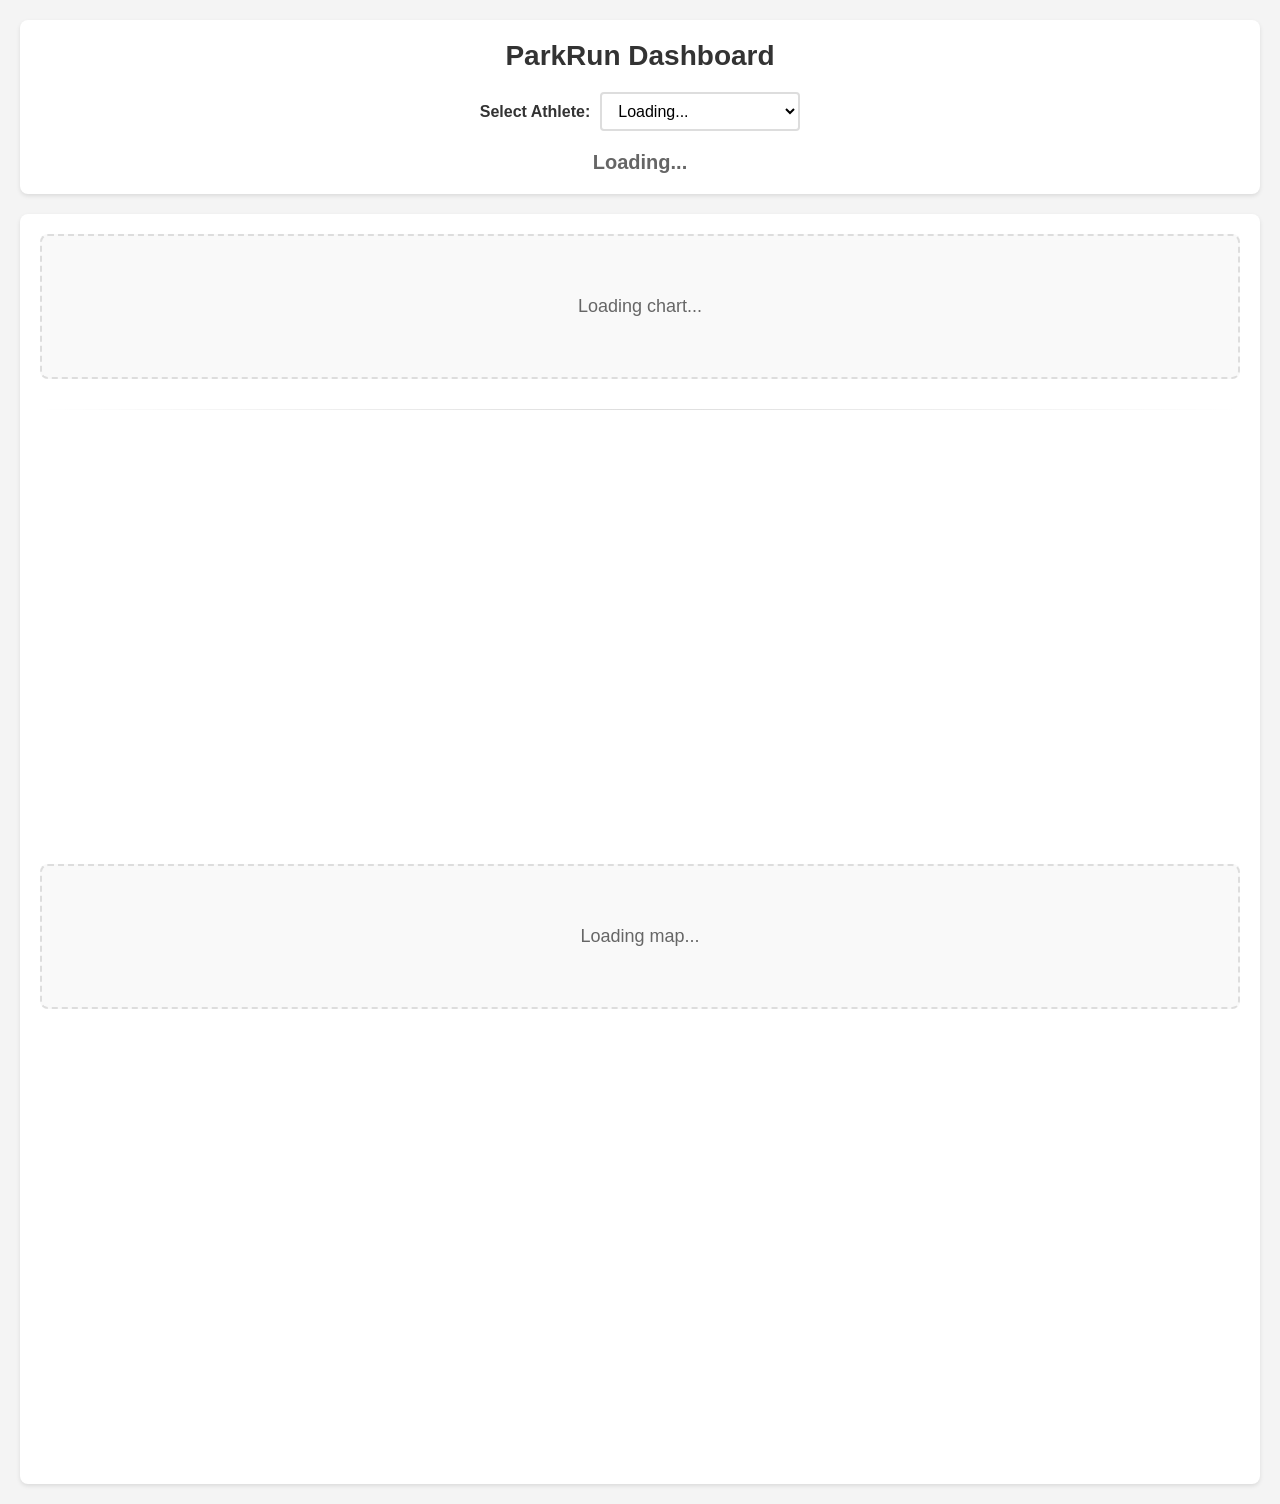
==== index.html @ e177f908 "static: add bare HTML shell (Step 2) Static index.html at project root — no Flask/Jinja2. CSS path u" ====
<!DOCTYPE html>
<html lang="en">
<head>
    <meta charset="UTF-8">
    <meta name="viewport" content="width=device-width, initial-scale=1.0">
    <title>ParkRun Dashboard</title>
    <link rel="stylesheet" href="static/style.css">
</head>
<body>
    <div class="container">
        <header class="dashboard-header">
            <h1>ParkRun Dashboard</h1>

            <div class="athlete-selector">
                <label for="athlete-select">Select Athlete:</label>
                <select id="athlete-select">
                    <option>Loading...</option>
                </select>
            </div>

            <h2 id="athlete-heading">Loading...</h2>
        </header>

        <div class="dashboard-content">
            <div class="chart-container" id="chart-container">
                <div class="no-results">Loading chart...</div>
            </div>

            <div class="map-container" id="map-container">
                <div class="no-results">Loading map...</div>
            </div>
        </div>
    </div>
</body>
</html>
---- static/style.css ----
body {
    font-family: Arial, sans-serif;
    margin: 0;
    padding: 0;
    background-color: #f4f4f4;
}

.container {
    max-width: 1400px;
    margin: 0 auto;
    padding: 20px;
}

h1 {
    color: #333;
}

.dashboard-header {
    background-color: white;
    padding: 20px;
    border-radius: 8px;
    box-shadow: 0 2px 4px rgba(0,0,0,0.1);
    margin-bottom: 20px;
    text-align: center;
}

.dashboard-header h1 {
    margin: 0 0 20px 0;
    font-size: 28px;
}

.dashboard-header h2 {
    margin: 20px 0 0 0;
    font-size: 20px;
    color: #666;
}

.athlete-selector {
    margin: 20px 0;
    display: flex;
    align-items: center;
    justify-content: center;
    gap: 10px;
}

.athlete-selector label {
    font-size: 16px;
    font-weight: bold;
    color: #333;
}

.athlete-selector select {
    padding: 8px 12px;
    font-size: 16px;
    border: 2px solid #ddd;
    border-radius: 4px;
    background-color: white;
    cursor: pointer;
    min-width: 200px;
}

.athlete-selector select:hover {
    border-color: #999;
}

.athlete-selector select:focus {
    outline: none;
    border-color: #4CAF50;
}

.dashboard-content {
    background-color: white;
    padding: 20px;
    border-radius: 8px;
    box-shadow: 0 2px 4px rgba(0,0,0,0.1);
}

.chart-container {
    width: 100%;
    min-height: 600px;
}

.no-results {
    text-align: center;
    padding: 60px 20px;
    font-size: 18px;
    color: #666;
    background-color: #f9f9f9;
    border-radius: 8px;
    border: 2px dashed #ddd;
}

/* Map container styling */
.map-container {
    width: 100%;
    min-height: 600px;
    margin-top: 30px;
}

/* Optional visual separator between chart and map */
.chart-container::after {
    content: '';
    display: block;
    height: 1px;
    background: linear-gradient(to right, transparent, #ddd, transparent);
    margin: 30px 0;
}
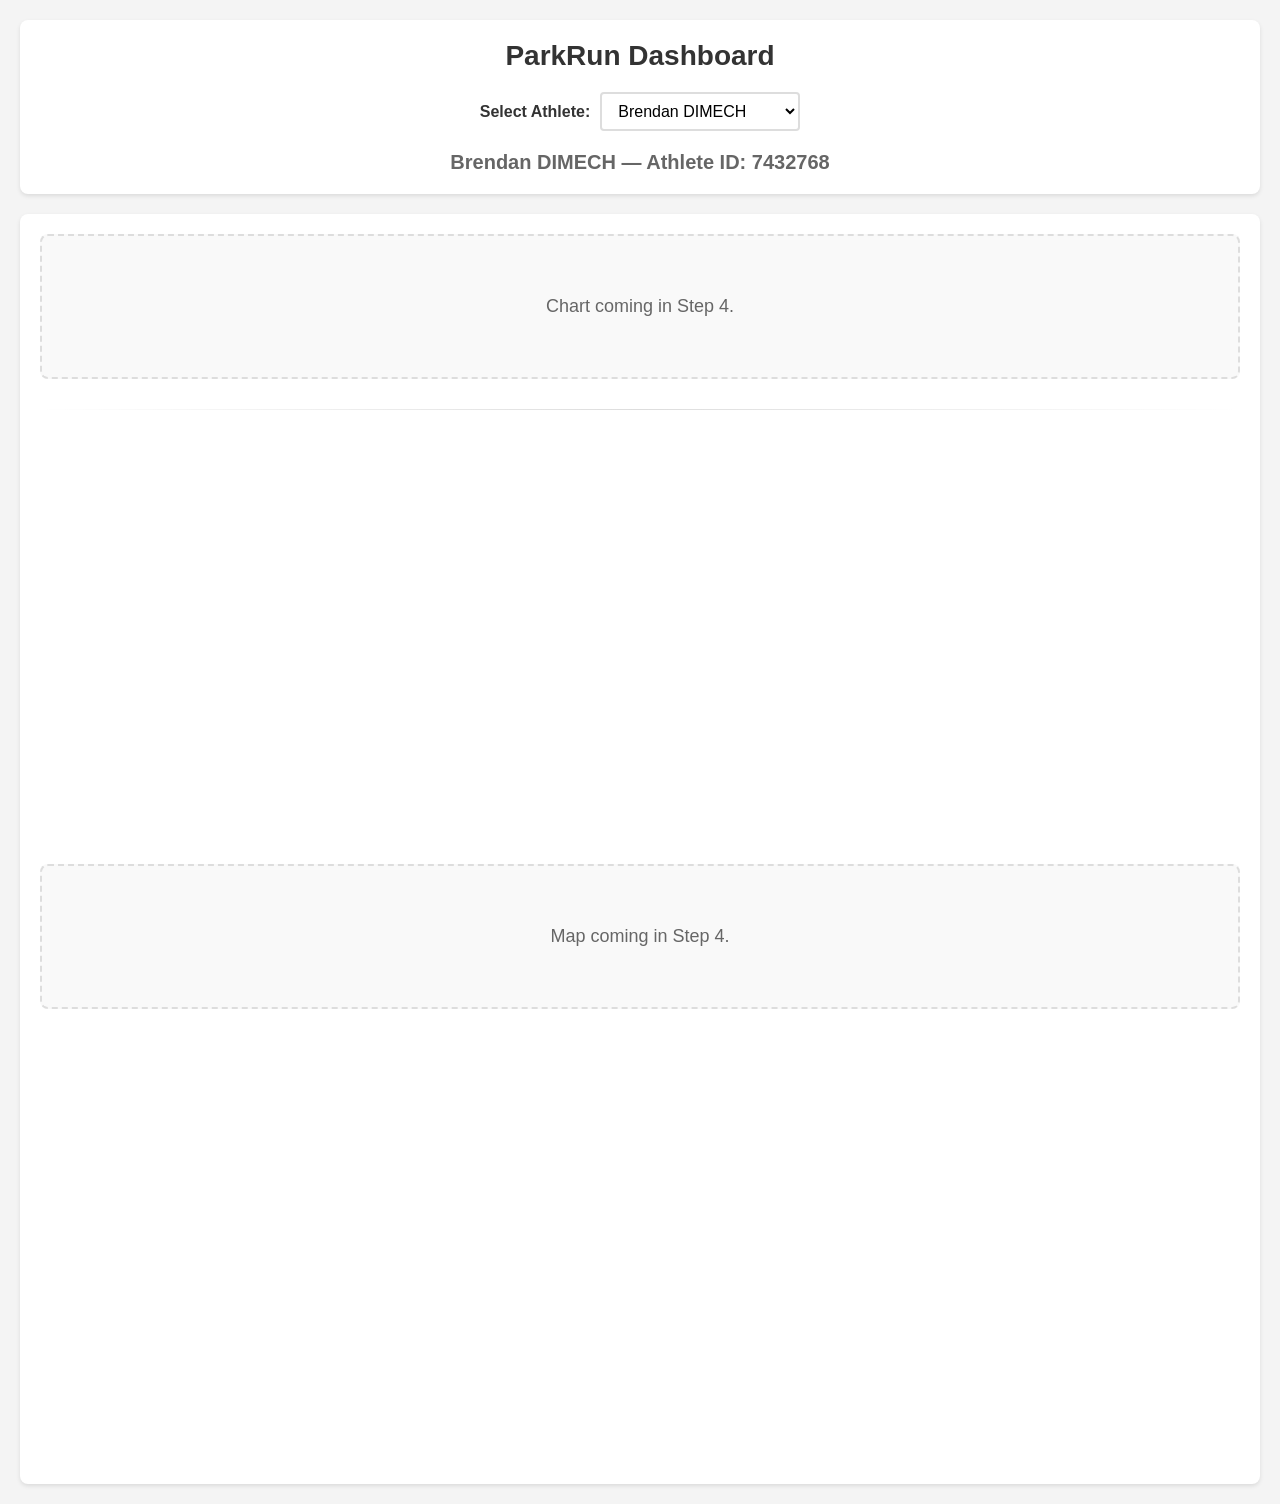
==== commit 030ce70d: "static: load athlete data from JSON via JS (Step 3) Adds static/app.js — fetches athletes.json and r" ====
--- a/index.html
+++ b/index.html
@@ -31,5 +31,6 @@
             </div>
         </div>
     </div>
+    <script src="static/app.js"></script>
 </body>
 </html>
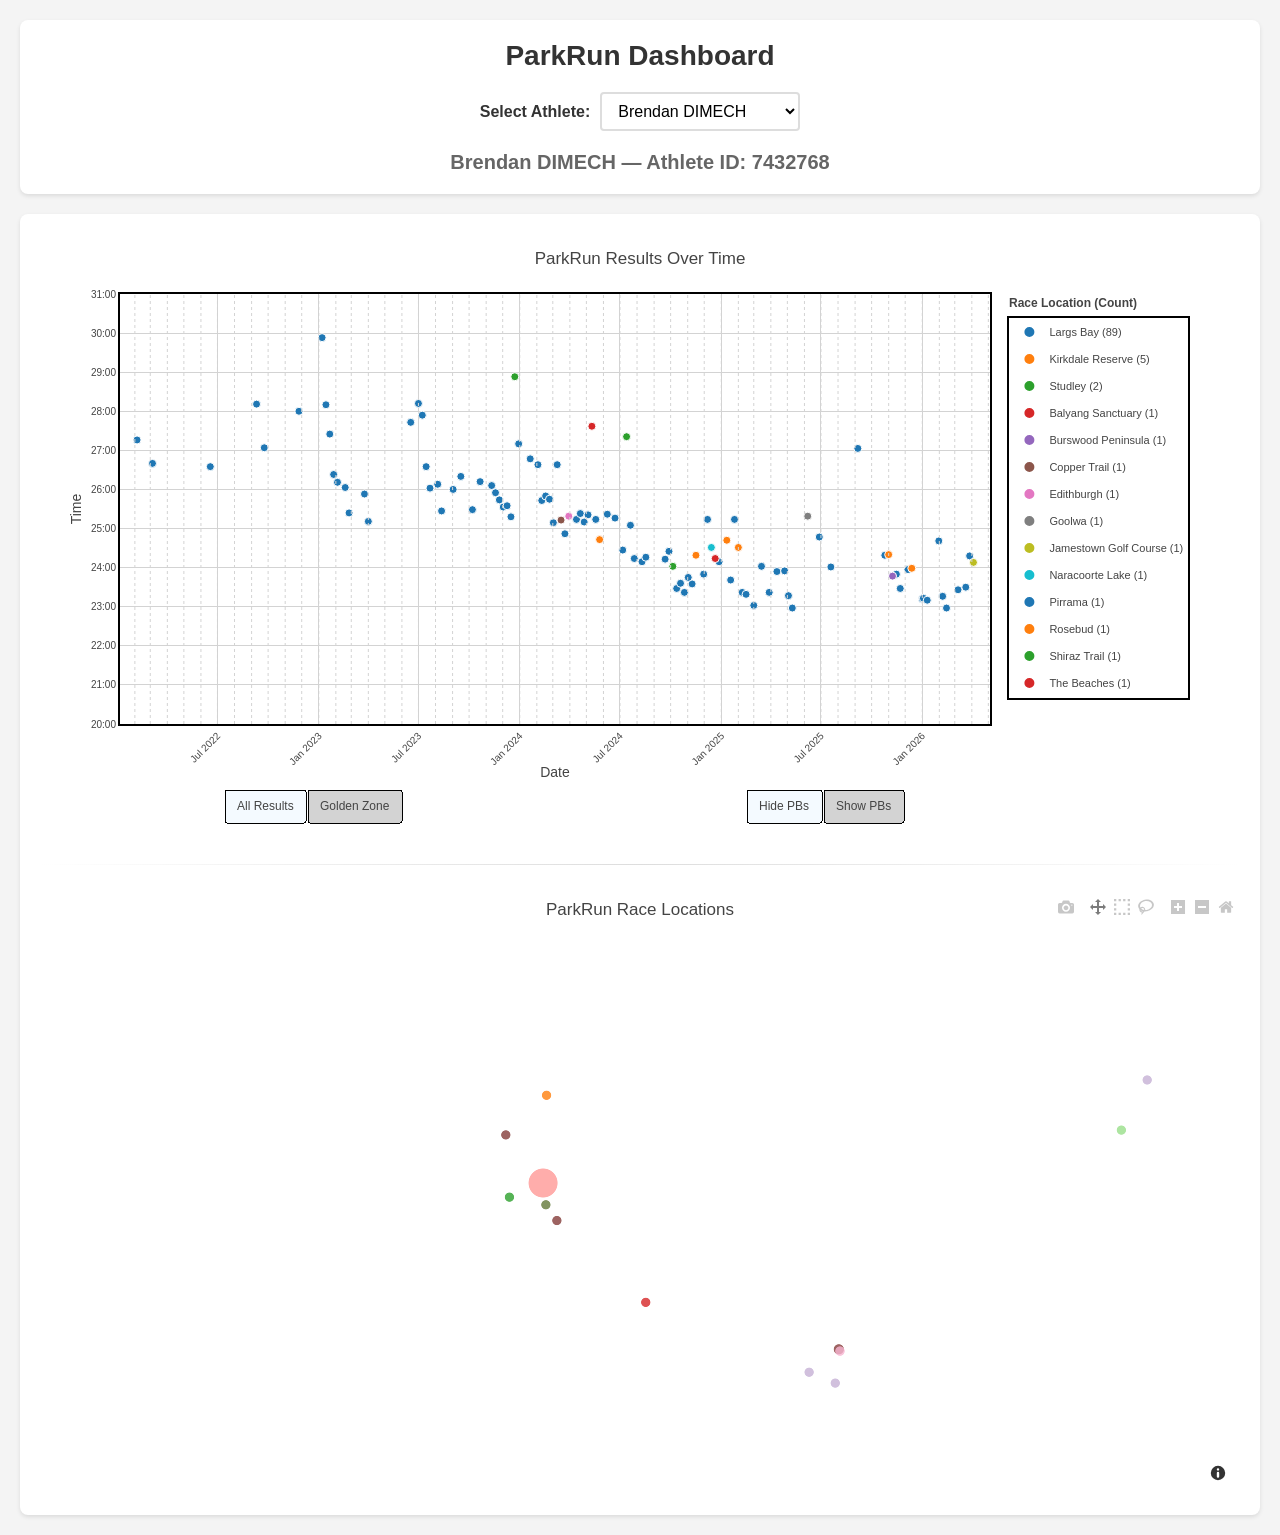
==== commit 0427a49b: "static: render charts client-side with Plotly.js (Step 4) Implements renderResultsChart and renderLo" ====
--- a/index.html
+++ b/index.html
@@ -31,6 +31,7 @@
             </div>
         </div>
     </div>
+    <script src="https://cdn.plot.ly/plotly-2.35.2.min.js"></script>
     <script src="static/app.js"></script>
 </body>
 </html>
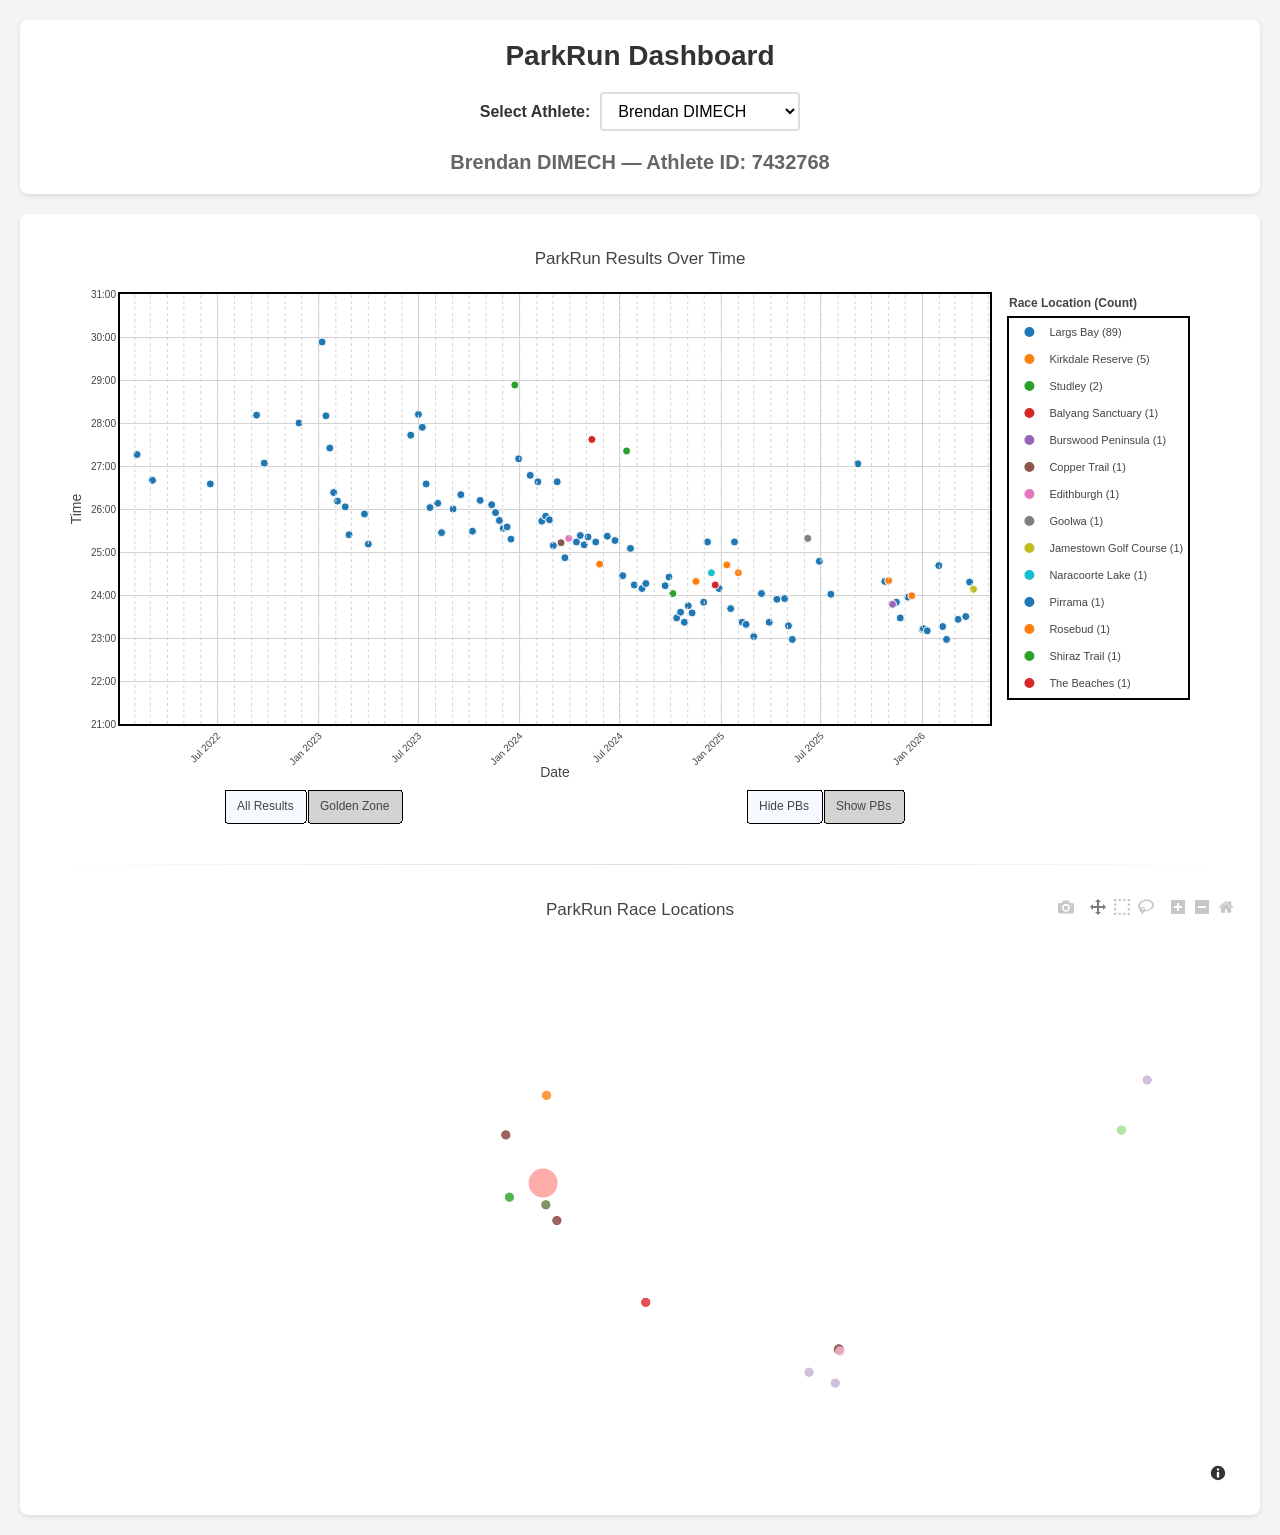
==== commit 369a978e: "static: smart y-axis scaling and tick intervals on results chart (#17) Extracts chooseTickInterval, " ====
--- a/index.html
+++ b/index.html
@@ -32,6 +32,6 @@
         </div>
     </div>
     <script src="https://cdn.plot.ly/plotly-2.35.2.min.js"></script>
-    <script src="static/app.js"></script>
+    <script type="module" src="static/app.js"></script>
 </body>
 </html>
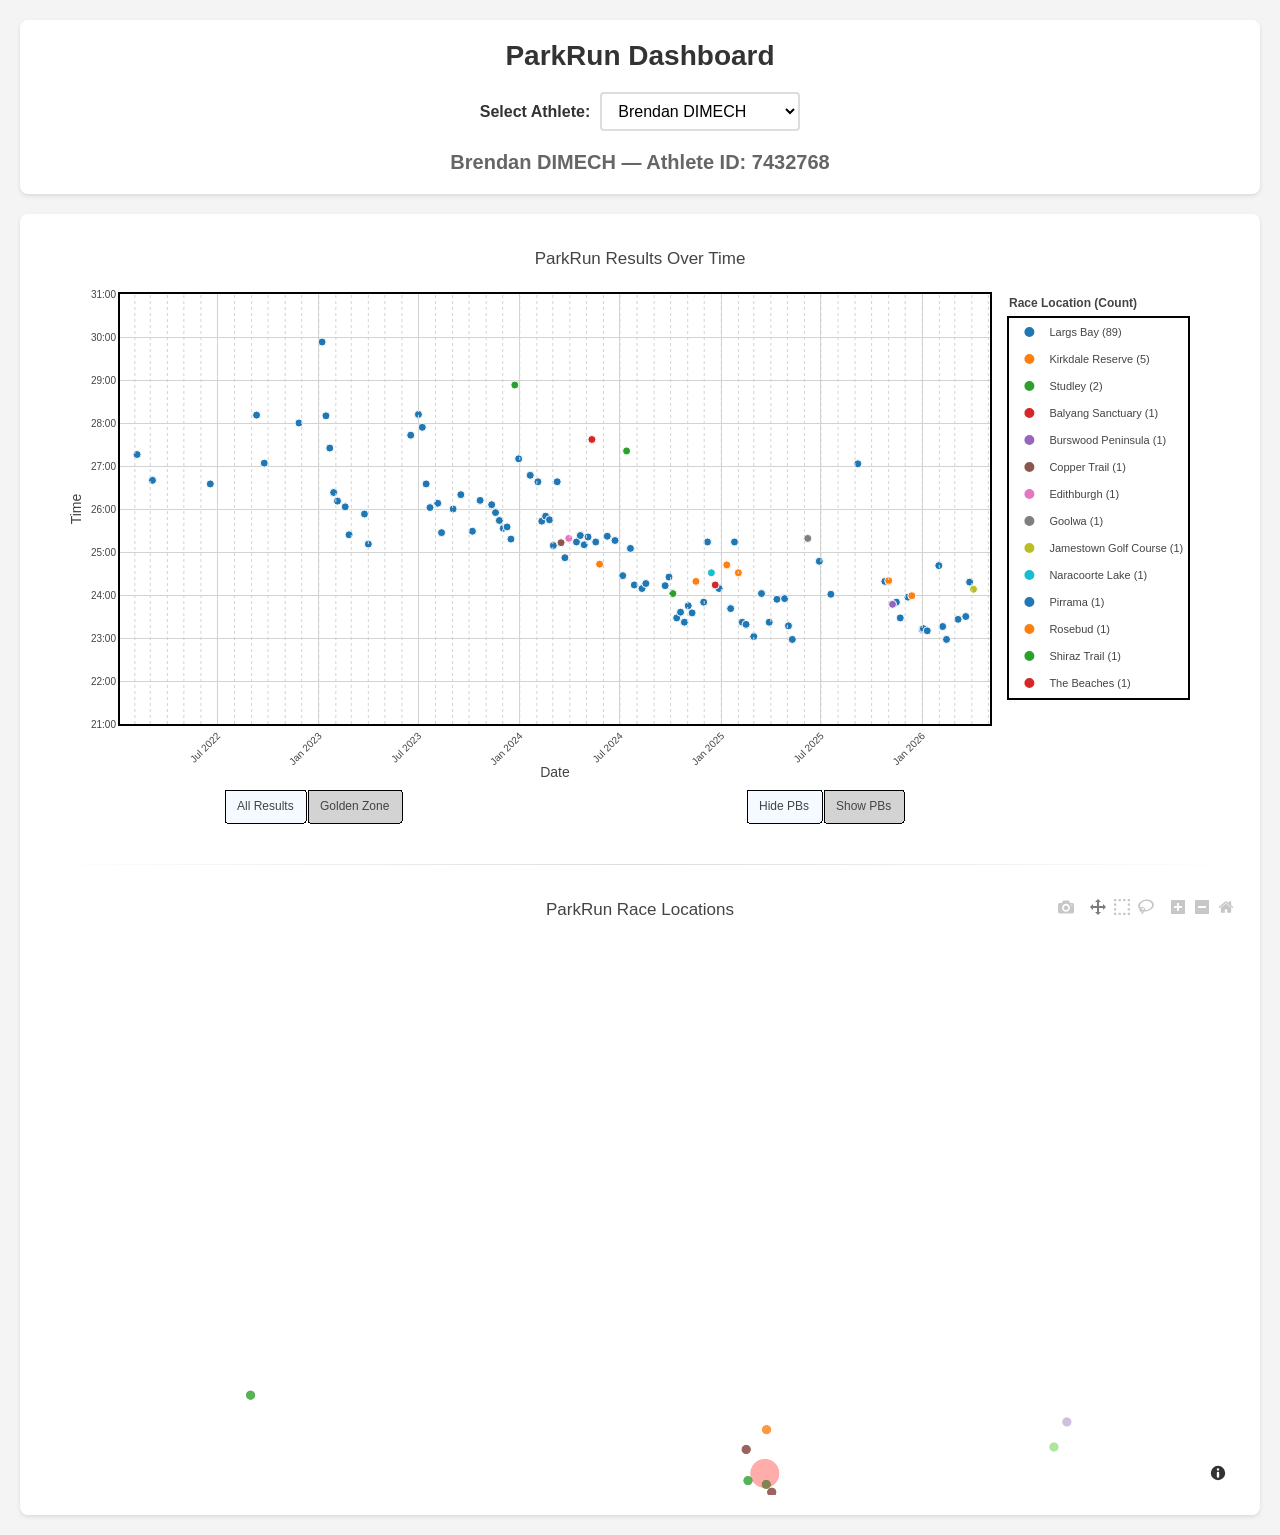
==== commit 6a50c7d5: "fix: default map centre to Australia, zoom 4" ====
--- a/index.html
+++ b/index.html
@@ -32,6 +32,6 @@
         </div>
     </div>
     <script src="https://cdn.plot.ly/plotly-2.35.2.min.js"></script>
-    <script type="module" src="static/app.js"></script>
+    <script type="module" src="static/app.js?v=3"></script>
 </body>
 </html>
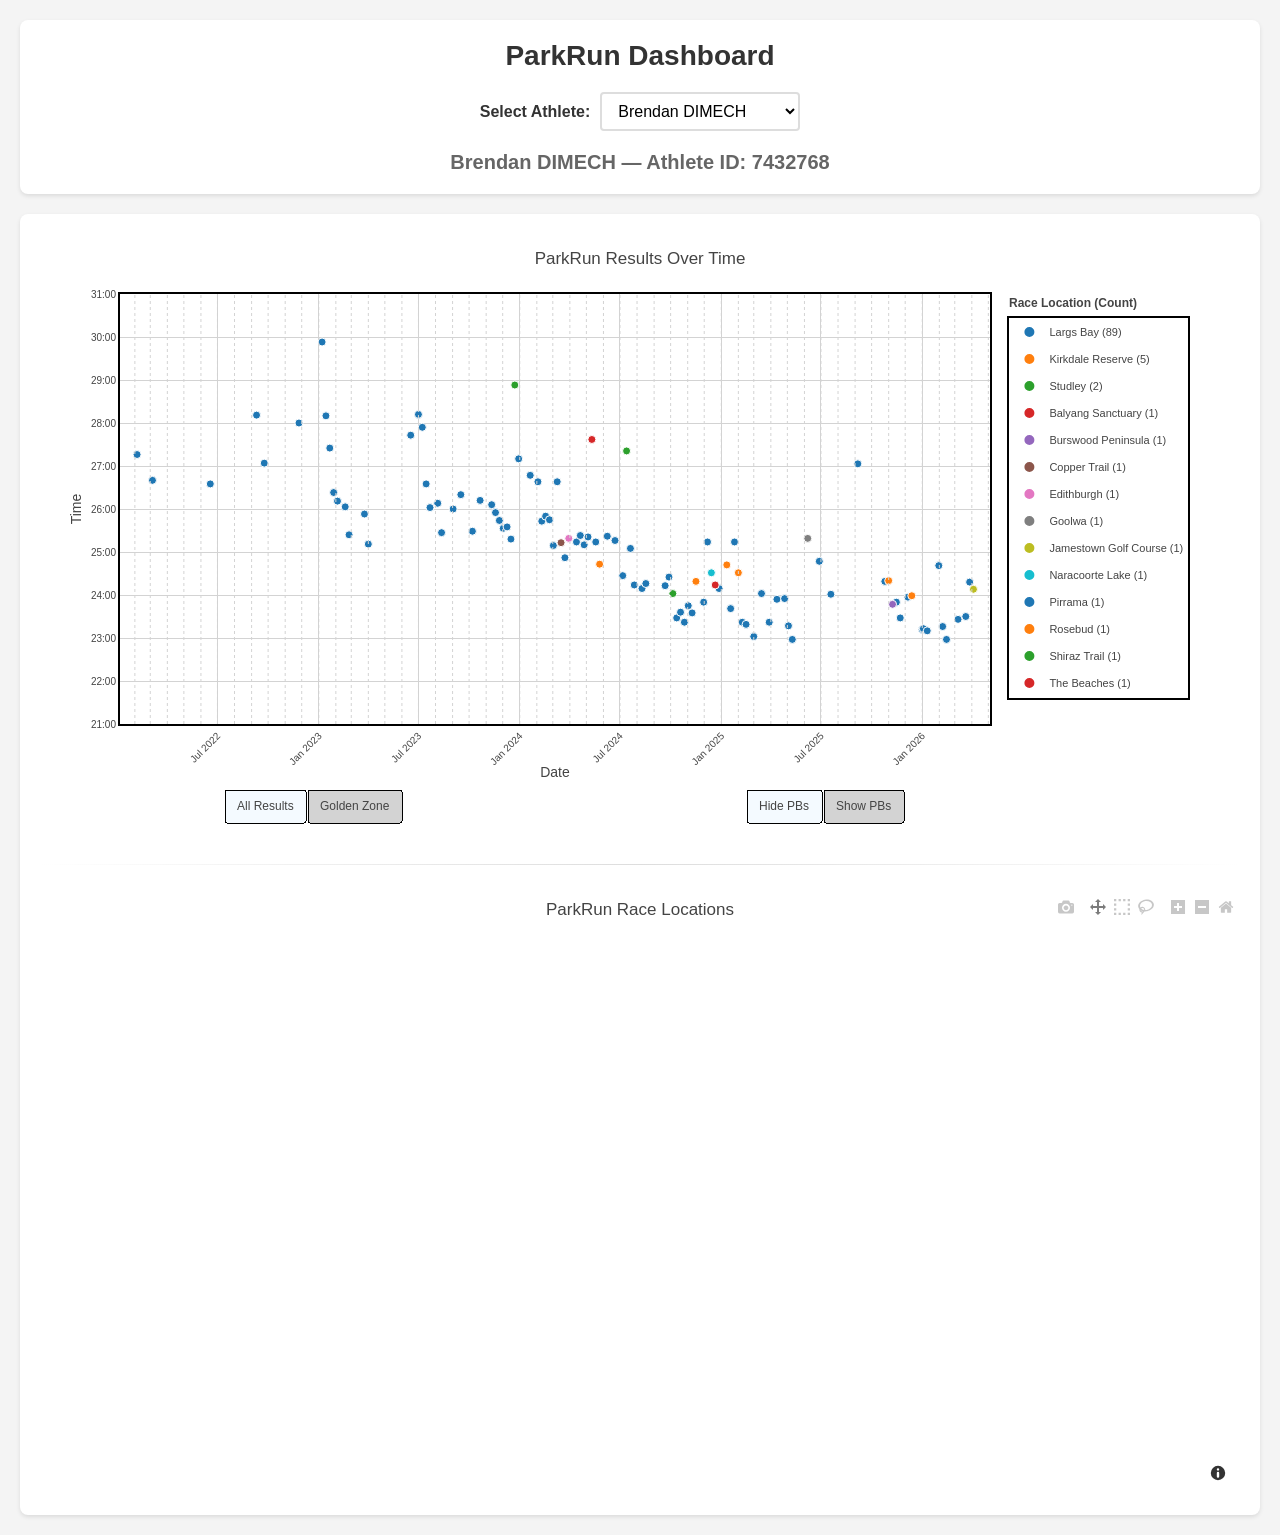
==== commit 55c45e02: "fix: reduce map zoom to 3 to show full Australia" ====
--- a/index.html
+++ b/index.html
@@ -32,6 +32,6 @@
         </div>
     </div>
     <script src="https://cdn.plot.ly/plotly-2.35.2.min.js"></script>
-    <script type="module" src="static/app.js?v=3"></script>
+    <script type="module" src="static/app.js?v=4"></script>
 </body>
 </html>
